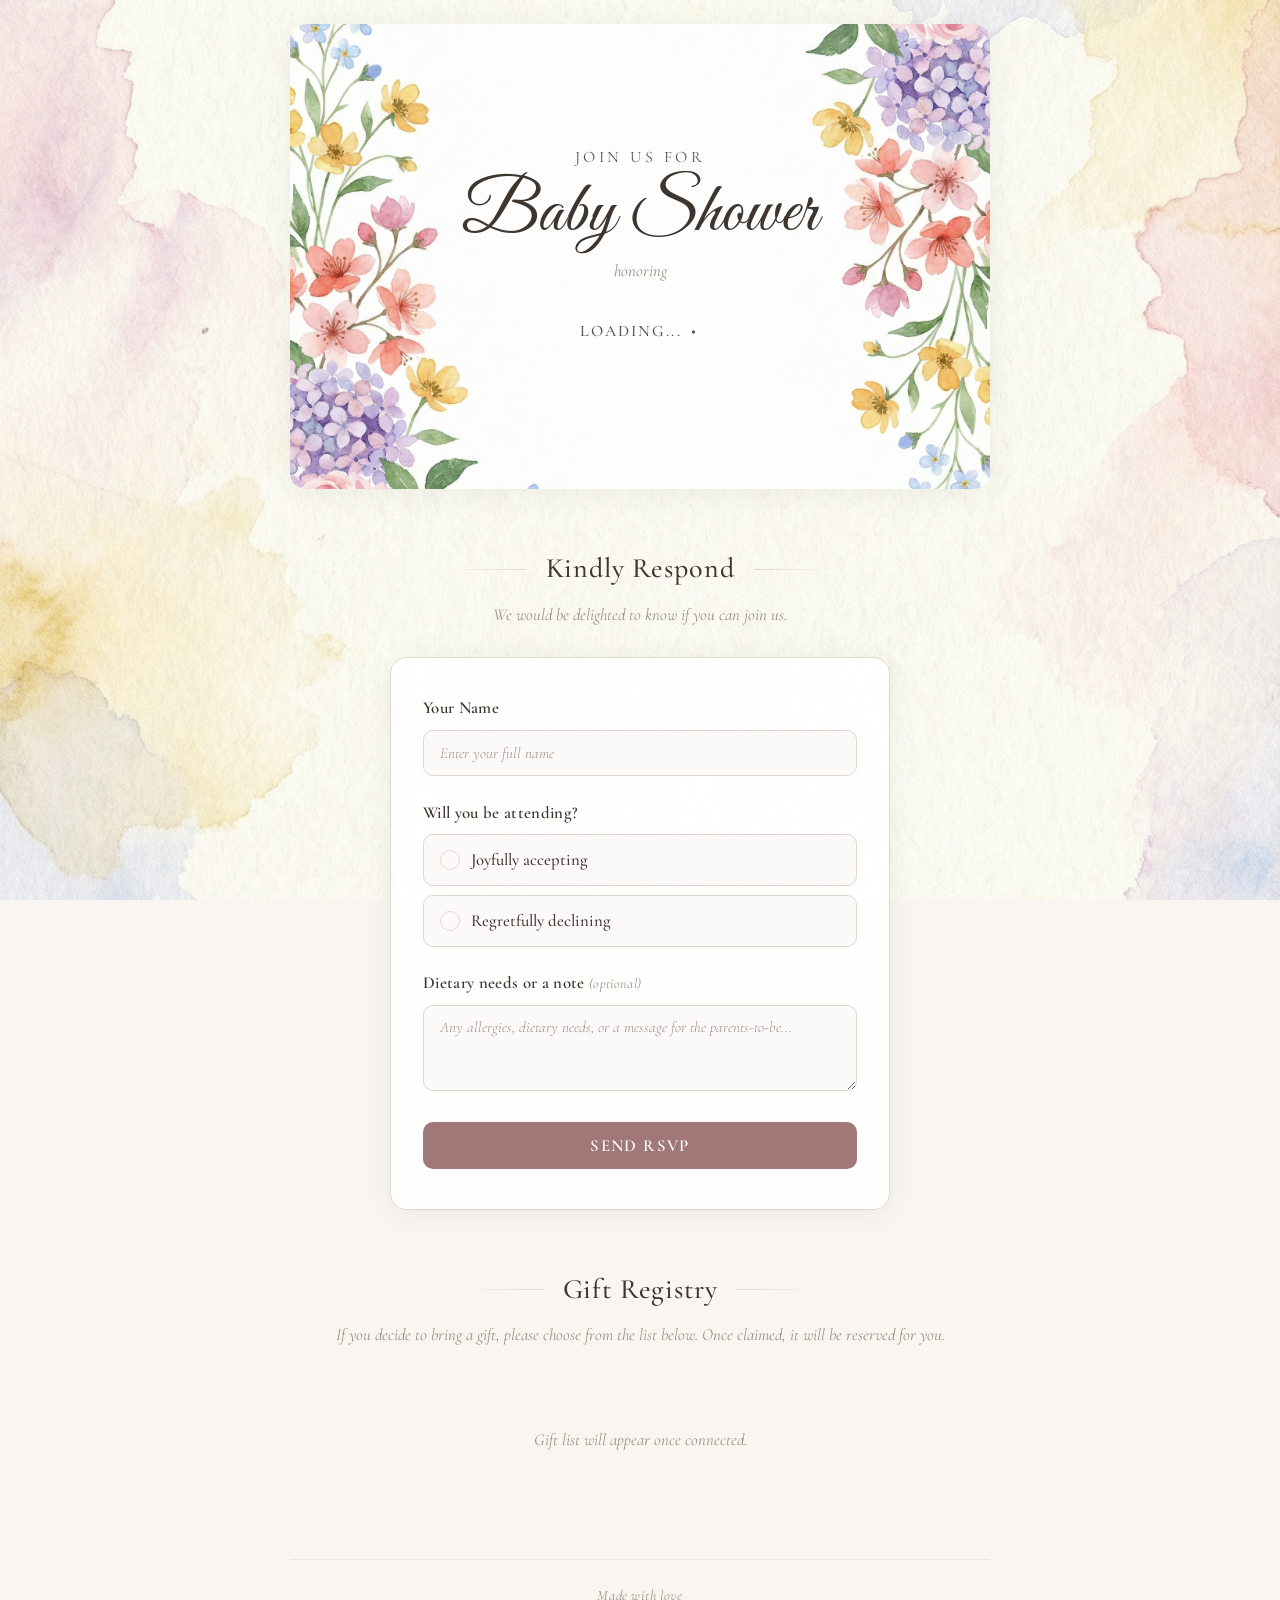
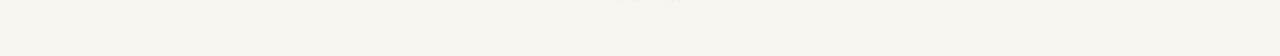
==== index.html @ 33d8bbfb "feat: redesign guest invite with watercolor floral theme - Watercolor floral frame hero with Great V" ====
<!DOCTYPE html>
<html lang="en">
<head>
  <meta charset="UTF-8">
  <meta name="viewport" content="width=device-width, initial-scale=1.0">
  <title>Baby Shower Invite</title>
  <link rel="preconnect" href="https://fonts.googleapis.com">
  <link rel="preconnect" href="https://fonts.gstatic.com" crossorigin>
  <link href="https://fonts.googleapis.com/css2?family=Cormorant+Garamond:ital,wght@0,300;0,400;0,500;0,600;0,700;1,300;1,400;1,500&family=Great+Vibes&family=DM+Sans:ital,wght@0,300;0,400;0,500;0,600;1,300;1,400&display=swap" rel="stylesheet">
  <link rel="stylesheet" href="style.css">
  <meta property="og:title" content="You're Invited! Baby Shower">
  <meta property="og:description" content="Join us to celebrate! RSVP and browse the gift registry.">
  <meta property="og:type" content="website">
</head>
<body>

  <main id="app">

    <!-- HERO — INVITATION CARD WITH FLORAL FRAME -->
    <section id="hero">
      <div class="invite-card">
        <div class="floral-frame">
          <img src="images/floral-frame.jpg" alt="" aria-hidden="true">
        </div>
        <div class="invite-content">
          <p class="invite-kicker">Join Us for</p>
          <h1 class="script-title" id="event-title">Baby Shower</h1>
          <p class="invite-honoring">honoring</p>
          <p class="invite-name" id="honoree-name"></p>

          <div class="invite-details">
            <p class="invite-datetime">
              <span id="event-date">Loading...</span>
              <span id="event-time"></span>
            </p>
            <p class="invite-location"><a id="event-location" href="#" target="_blank" rel="noopener noreferrer"></a></p>
          </div>

          <p id="event-message" class="invite-message"></p>
        </div>
      </div>
    </section>

    <!-- RSVP SECTION -->
    <section id="rsvp">
      <div class="section-header">
        <div class="section-line"></div>
        <h2>Kindly Respond</h2>
        <div class="section-line"></div>
      </div>
      <p class="section-subtitle">We would be delighted to know if you can join us.</p>
      <form id="rsvp-form">
        <div class="form-group">
          <label for="rsvp-name">Your Name</label>
          <input type="text" id="rsvp-name" required placeholder="Enter your full name">
        </div>
        <div class="form-group">
          <label>Will you be attending?</label>
          <div class="radio-group">
            <label class="radio-label">
              <input type="radio" name="attending" value="Yes" required>
              <span class="radio-custom"></span>
              Joyfully accepting
            </label>
            <label class="radio-label">
              <input type="radio" name="attending" value="No">
              <span class="radio-custom"></span>
              Regretfully declining
            </label>
          </div>
        </div>
        <div class="form-group" id="party-size-group" style="display: none;">
          <label for="party-size">Number of guests in your party</label>
          <input type="number" id="party-size" min="1" max="10" value="1">
        </div>
        <div class="form-group">
          <label for="rsvp-notes">Dietary needs or a note <span class="optional">(optional)</span></label>
          <textarea id="rsvp-notes" rows="3" placeholder="Any allergies, dietary needs, or a message for the parents-to-be..."></textarea>
        </div>
        <button type="submit" class="btn-primary">Send RSVP</button>
      </form>
    </section>

    <!-- GIFT REGISTRY SECTION -->
    <section id="gifts">
      <div class="section-header">
        <div class="section-line"></div>
        <h2>Gift Registry</h2>
        <div class="section-line"></div>
      </div>
      <p class="section-subtitle">If you decide to bring a gift, please choose from the list below. Once claimed, it will be reserved for you.</p>
      <div id="gift-grid">
        <p class="loading">Loading gifts...</p>
      </div>
    </section>

    <footer>
      <p>Made with love</p>
    </footer>
  </main>

  <!-- CLAIM MODAL -->
  <div id="claim-modal" class="modal-overlay" style="display: none;">
    <div class="modal-card">
      <h3>Claim This Gift</h3>
      <p>You're reserving: <strong id="claim-gift-name"></strong></p>
      <input type="hidden" id="claim-row">
      <div class="form-group">
        <label for="claim-name">Your Name</label>
        <input type="text" id="claim-name" placeholder="Enter your name" required>
      </div>
      <div class="modal-actions">
        <button class="btn-secondary" onclick="closeClaimModal()">Cancel</button>
        <button class="btn-primary confirm" onclick="confirmClaim()">Claim Gift</button>
      </div>
    </div>
  </div>

  <script src="app.js"></script>
</body>
</html>
---- style.css ----
/* ============================================================
   Baby Shower Invite — Watercolor Floral Elegance
   ============================================================ */

:root {
  --rose: #c9a0a0;
  --rose-dark: #a07878;
  --rose-pale: #f5eaea;
  --ivory: #faf8f5;
  --ivory-warm: #f3ece3;
  --leaf: #7a9a72;
  --leaf-muted: #a7b8a0;
  --gold: #b8a070;
  --text: #3d3530;
  --text-soft: #5c5450;
  --text-muted: #9a8f85;
  --border: #e0d8d0;
  --white: #ffffff;

  --radius: 16px;
  --radius-sm: 10px;
  --shadow-card: 0 4px 30px rgba(61, 53, 48, 0.07);
  --shadow-lift: 0 12px 40px rgba(61, 53, 48, 0.12);
  --transition: 0.35s cubic-bezier(0.4, 0, 0.2, 1);
}

/* --- Reset --- */
*, *::before, *::after {
  box-sizing: border-box;
  margin: 0;
  padding: 0;
}

html {
  scroll-behavior: smooth;
}

body {
  font-family: 'Cormorant Garamond', serif;
  font-weight: 400;
  font-size: 16px;
  line-height: 1.7;
  color: var(--text);
  background-color: #f9f6f2;
  background-image: url('images/watercolor-bg.jpg');
  background-size: cover;
  background-attachment: fixed;
  background-position: center;
  -webkit-font-smoothing: antialiased;
  overflow-x: hidden;
  min-height: 100vh;
}

/* --- Main Container --- */
#app {
  max-width: 740px;
  margin: 0 auto;
  padding: 1.5rem 1.25rem 3rem;
}

/* --- Typography --- */
h1, h2, h3 {
  font-family: 'Cormorant Garamond', serif;
  color: var(--text);
}

h2 {
  font-size: clamp(1.4rem, 3vw, 1.75rem);
  font-weight: 500;
  letter-spacing: 0.03em;
}

h3 {
  font-family: 'Cormorant Garamond', serif;
  font-size: 1.2rem;
  font-weight: 600;
}

/* ============================================================
   HERO — INVITATION CARD WITH FLORAL FRAME
   ============================================================ */
#hero {
  padding: 0;
  margin-bottom: 3.5rem;
  animation: fadeIn 0.8s ease both;
}

.invite-card {
  position: relative;
  border-radius: var(--radius);
  overflow: hidden;
  box-shadow: var(--shadow-card);
  background: var(--white);
}

/* The floral frame image */
.floral-frame {
  position: absolute;
  inset: 0;
  z-index: 1;
  pointer-events: none;
}

.floral-frame img {
  width: 100%;
  height: 100%;
  object-fit: cover;
}

/* Text content over the frame */
.invite-content {
  position: relative;
  z-index: 2;
  text-align: center;
  padding: clamp(5rem, 14vw, 7.5rem) clamp(2rem, 8vw, 5rem);
  display: flex;
  flex-direction: column;
  align-items: center;
}

.invite-kicker {
  font-family: 'Cormorant Garamond', serif;
  font-size: clamp(0.85rem, 2vw, 1rem);
  font-weight: 400;
  letter-spacing: 0.22em;
  text-transform: uppercase;
  color: var(--text-soft);
  margin-bottom: 0.25rem;
  opacity: 0;
  animation: fadeSlideUp 0.7s ease 0.3s forwards;
}

.script-title {
  font-family: 'Great Vibes', cursive;
  font-size: clamp(3rem, 9vw, 4.5rem);
  font-weight: 400;
  color: var(--text);
  line-height: 1.1;
  margin-bottom: 0.15rem;
  opacity: 0;
  animation: fadeSlideUp 0.7s ease 0.5s forwards;
}

.invite-honoring {
  font-family: 'Cormorant Garamond', serif;
  font-style: italic;
  font-size: clamp(0.9rem, 2vw, 1.05rem);
  color: var(--text-muted);
  margin-bottom: 0.3rem;
  opacity: 0;
  animation: fadeSlideUp 0.7s ease 0.65s forwards;
}

.invite-name {
  font-family: 'Cormorant Garamond', serif;
  font-size: clamp(1.5rem, 4.5vw, 2.2rem);
  font-weight: 600;
  letter-spacing: 0.15em;
  text-transform: uppercase;
  color: var(--text);
  margin-bottom: 1.75rem;
  line-height: 1.3;
  opacity: 0;
  animation: fadeSlideUp 0.7s ease 0.8s forwards;
}

.invite-details {
  margin-bottom: 1.25rem;
  opacity: 0;
  animation: fadeSlideUp 0.7s ease 0.95s forwards;
}

.invite-datetime {
  font-family: 'Cormorant Garamond', serif;
  font-size: clamp(0.85rem, 2vw, 1rem);
  font-weight: 500;
  letter-spacing: 0.12em;
  text-transform: uppercase;
  color: var(--text-soft);
  margin-bottom: 0.25rem;
}

.invite-datetime span + span::before {
  content: ' \2022 ';
  margin: 0 0.15rem;
}

.invite-location {
  font-family: 'Cormorant Garamond', serif;
  font-size: clamp(0.78rem, 1.8vw, 0.88rem);
  font-weight: 400;
  color: var(--text-soft);
  letter-spacing: 0.03em;
  max-width: 320px;
  line-height: 1.5;
  text-align: center;
}

.invite-location a {
  color: var(--text-soft);
  text-decoration: none;
  border-bottom: 1px solid var(--border);
  transition: color var(--transition), border-color var(--transition);
}

.invite-location a:hover {
  color: var(--rose-dark);
  border-color: var(--rose);
}

.invite-message {
  font-family: 'Cormorant Garamond', serif;
  font-style: italic;
  font-weight: 400;
  color: var(--text-muted);
  font-size: 1rem;
  max-width: 340px;
  line-height: 1.6;
  opacity: 0;
  animation: fadeSlideUp 0.7s ease 1.1s forwards;
}

/* ============================================================
   SECTION HEADERS
   ============================================================ */
.section-header {
  display: flex;
  align-items: center;
  justify-content: center;
  gap: 1.25rem;
  margin-bottom: 0.5rem;
}

.section-line {
  flex: 1;
  max-width: 80px;
  height: 1px;
  background: linear-gradient(to right, transparent, var(--border));
}

.section-header .section-line:last-child {
  background: linear-gradient(to left, transparent, var(--border));
}

section {
  margin-bottom: 3.5rem;
}

#rsvp {
  opacity: 0;
  animation: fadeSlideUp 0.7s ease 0.15s forwards;
}

#gifts {
  opacity: 0;
  animation: fadeSlideUp 0.7s ease 0.25s forwards;
}

.section-subtitle {
  text-align: center;
  font-family: 'Cormorant Garamond', serif;
  color: var(--text-muted);
  font-size: 1.05rem;
  margin-bottom: 1.75rem;
  font-weight: 400;
  font-style: italic;
}

/* ============================================================
   RSVP FORM
   ============================================================ */
#rsvp-form {
  background: rgba(255, 255, 255, 0.85);
  backdrop-filter: blur(8px);
  -webkit-backdrop-filter: blur(8px);
  border: 1px solid var(--border);
  border-radius: var(--radius);
  padding: 2.25rem 2rem 2.5rem;
  box-shadow: var(--shadow-card);
  max-width: 500px;
  margin: 1rem auto 0;
}

.form-group {
  margin-bottom: 1.4rem;
}

.form-group > label {
  display: block;
  font-family: 'Cormorant Garamond', serif;
  font-weight: 600;
  font-size: 1.05rem;
  margin-bottom: 0.45rem;
  color: var(--text);
  letter-spacing: 0.02em;
}

.form-group .optional {
  font-family: 'Cormorant Garamond', serif;
  font-weight: 400;
  font-style: italic;
  color: var(--text-muted);
  font-size: 0.88rem;
}

/* --- Inputs --- */
input[type="text"],
input[type="number"],
input[type="email"],
textarea {
  width: 100%;
  padding: 0.75rem 1rem;
  border: 1px solid var(--border);
  border-radius: var(--radius-sm);
  font-family: 'Cormorant Garamond', serif;
  font-size: 1rem;
  color: var(--text);
  background: rgba(250, 248, 245, 0.7);
  transition: border-color var(--transition), box-shadow var(--transition), background-color var(--transition);
  outline: none;
}

input[type="text"]:focus,
input[type="number"]:focus,
input[type="email"]:focus,
textarea:focus {
  border-color: var(--rose);
  background: var(--white);
  box-shadow: 0 0 0 3px rgba(201, 160, 160, 0.15);
}

input[type="text"]::placeholder,
textarea::placeholder {
  color: var(--text-muted);
  font-weight: 300;
  font-size: 0.95rem;
  font-style: italic;
}

textarea {
  resize: vertical;
  min-height: 80px;
}

input[type="number"] {
  max-width: 100px;
}

/* --- Radio Buttons --- */
.radio-group {
  display: flex;
  flex-direction: column;
  gap: 0.6rem;
  margin-top: 0.35rem;
}

.radio-label {
  display: flex;
  align-items: center;
  gap: 0.7rem;
  cursor: pointer;
  font-family: 'Cormorant Garamond', serif;
  font-size: 1.05rem;
  font-weight: 500;
  padding: 0.65rem 1rem;
  border: 1px solid var(--border);
  border-radius: var(--radius-sm);
  background: rgba(250, 248, 245, 0.7);
  transition: border-color var(--transition), background-color var(--transition);
}

.radio-label:hover {
  border-color: var(--rose);
  background: var(--rose-pale);
}

.radio-label input[type="radio"] {
  position: absolute;
  opacity: 0;
  pointer-events: none;
}

.radio-custom {
  width: 20px;
  height: 20px;
  border-radius: 50%;
  border: 1.5px solid var(--border);
  flex-shrink: 0;
  display: flex;
  align-items: center;
  justify-content: center;
  transition: border-color var(--transition);
}

.radio-custom::after {
  content: '';
  width: 10px;
  height: 10px;
  border-radius: 50%;
  background: var(--rose);
  transform: scale(0);
  transition: transform 0.25s cubic-bezier(0.34, 1.56, 0.64, 1);
}

.radio-label input[type="radio"]:checked ~ .radio-custom {
  border-color: var(--rose);
}

.radio-label input[type="radio"]:checked ~ .radio-custom::after {
  transform: scale(1);
}

.radio-label:has(input[type="radio"]:checked) {
  border-color: var(--rose);
  background: var(--rose-pale);
}

/* --- Party Size --- */
#party-size-group {
  overflow: hidden;
  transition: max-height 0.4s ease, opacity 0.3s ease, margin 0.3s ease;
}

/* --- Buttons --- */
.btn-primary {
  display: inline-flex;
  align-items: center;
  justify-content: center;
  gap: 0.5rem;
  background: var(--rose-dark);
  color: var(--white);
  border: none;
  padding: 0.8rem 2rem;
  border-radius: var(--radius-sm);
  font-family: 'Cormorant Garamond', serif;
  font-size: 1.05rem;
  font-weight: 600;
  cursor: pointer;
  transition: background-color var(--transition), transform 0.15s ease, box-shadow var(--transition);
  width: 100%;
  letter-spacing: 0.08em;
  text-transform: uppercase;
}

.btn-primary:hover {
  background: #8a6565;
  box-shadow: 0 6px 20px rgba(160, 120, 120, 0.25);
}

.btn-primary:active {
  transform: scale(0.98);
}

.btn-primary:disabled {
  opacity: 0.55;
  cursor: not-allowed;
}

.btn-secondary {
  display: inline-block;
  background: transparent;
  color: var(--text-soft);
  border: 1px solid var(--border);
  padding: 0.65rem 1.5rem;
  border-radius: var(--radius-sm);
  font-family: 'Cormorant Garamond', serif;
  font-size: 1rem;
  font-weight: 500;
  letter-spacing: 0.06em;
  cursor: pointer;
  transition: border-color var(--transition), color var(--transition);
}

.btn-secondary:hover {
  border-color: var(--text-soft);
  color: var(--text);
}

/* --- Success --- */
.success-msg {
  text-align: center;
  font-family: 'Cormorant Garamond', serif;
  font-size: 1.25rem;
  font-weight: 500;
  color: var(--leaf);
  padding: 2.5rem 1rem;
  line-height: 1.6;
  animation: fadeSlideUp 0.6s ease both;
}

/* ============================================================
   GIFT REGISTRY
   ============================================================ */
#gift-grid {
  display: grid;
  grid-template-columns: repeat(auto-fill, minmax(260px, 1fr));
  gap: 1.25rem;
}

.gift-card {
  background: rgba(255, 255, 255, 0.85);
  backdrop-filter: blur(8px);
  -webkit-backdrop-filter: blur(8px);
  border: 1px solid var(--border);
  border-radius: var(--radius);
  padding: 1.5rem 1.4rem;
  position: relative;
  box-shadow: var(--shadow-card);
  transition: transform var(--transition), box-shadow var(--transition), border-color var(--transition);
}

.gift-card h3 {
  margin-bottom: 0.4rem;
  font-size: 1.1rem;
  color: var(--text);
}

.gift-card .gift-desc {
  font-family: 'Cormorant Garamond', serif;
  font-size: 0.95rem;
  color: var(--text-muted);
  margin-bottom: 0.4rem;
  line-height: 1.55;
}

.gift-card .gift-price {
  font-family: 'Cormorant Garamond', serif;
  font-size: 0.9rem;
  font-weight: 600;
  color: var(--leaf);
  margin-bottom: 0;
}

.gift-card.available {
  cursor: pointer;
}

.gift-card.available:hover {
  transform: translateY(-4px);
  box-shadow: var(--shadow-lift);
  border-color: var(--rose);
}

.gift-card.available:active {
  transform: translateY(-2px);
}

.gift-card.claimed {
  opacity: 0.5;
  filter: grayscale(30%);
  pointer-events: none;
}

.taken-badge {
  position: absolute;
  top: 0.75rem;
  right: 0.75rem;
  background: var(--rose-pale);
  color: var(--rose-dark);
  font-family: 'Cormorant Garamond', serif;
  font-size: 0.78rem;
  font-weight: 600;
  letter-spacing: 0.1em;
  text-transform: uppercase;
  padding: 0.2rem 0.65rem;
  border-radius: 20px;
}

/* ============================================================
   CLAIM MODAL
   ============================================================ */
.modal-overlay {
  position: fixed;
  inset: 0;
  background: rgba(61, 53, 48, 0.4);
  backdrop-filter: blur(6px);
  -webkit-backdrop-filter: blur(6px);
  display: flex;
  align-items: center;
  justify-content: center;
  z-index: 1000;
  padding: 1rem;
  animation: fadeIn 0.25s ease both;
}

.modal-card {
  background: var(--white);
  border: 1px solid var(--border);
  border-radius: var(--radius);
  padding: 2.25rem 2rem 2rem;
  max-width: 420px;
  width: 100%;
  box-shadow: 0 16px 48px rgba(61, 53, 48, 0.15);
  animation: modalEnter 0.35s cubic-bezier(0.34, 1.56, 0.64, 1) both;
}

.modal-card h3 {
  margin-bottom: 0.4rem;
  font-size: 1.4rem;
  font-weight: 500;
}

.modal-card > p {
  font-family: 'Cormorant Garamond', serif;
  color: var(--text-muted);
  font-size: 1.05rem;
  margin-bottom: 1.25rem;
}

.modal-card strong {
  color: var(--text);
  font-weight: 500;
}

.modal-card .form-group {
  margin-bottom: 1.25rem;
}

.modal-actions {
  display: flex;
  justify-content: flex-end;
  gap: 0.75rem;
  margin-top: 0.5rem;
}

.modal-actions .btn-primary {
  width: auto;
  padding: 0.65rem 1.5rem;
}

/* ============================================================
   LOADING
   ============================================================ */
.loading {
  text-align: center;
  color: var(--text-muted);
  font-family: 'Cormorant Garamond', serif;
  font-style: italic;
  font-size: 1.05rem;
  padding: 3rem 1rem;
  animation: pulse 2s ease-in-out infinite;
  grid-column: 1 / -1;
}

/* ============================================================
   FOOTER
   ============================================================ */
footer {
  text-align: center;
  margin-top: 2rem;
  padding-top: 1.5rem;
  border-top: 1px solid rgba(224, 216, 208, 0.5);
}

footer p {
  font-family: 'Cormorant Garamond', serif;
  color: var(--text-muted);
  font-size: 0.9rem;
  font-style: italic;
  letter-spacing: 0.04em;
}

/* ============================================================
   ANIMATIONS
   ============================================================ */
@keyframes fadeSlideUp {
  from { opacity: 0; transform: translateY(16px); }
  to   { opacity: 1; transform: translateY(0); }
}

@keyframes fadeIn {
  from { opacity: 0; }
  to   { opacity: 1; }
}

@keyframes modalEnter {
  from { opacity: 0; transform: scale(0.9) translateY(10px); }
  to   { opacity: 1; transform: scale(1) translateY(0); }
}

@keyframes pulse {
  0%, 100% { opacity: 1; }
  50%      { opacity: 0.35; }
}

/* ============================================================
   RESPONSIVE
   ============================================================ */
@media (max-width: 640px) {
  #app {
    padding: 0.75rem 0.75rem 2.5rem;
  }

  .invite-content {
    padding: clamp(4rem, 12vw, 6rem) clamp(1.25rem, 5vw, 2.5rem);
  }

  .invite-name {
    font-size: clamp(1.3rem, 4vw, 1.8rem);
    letter-spacing: 0.1em;
  }

  #rsvp-form {
    padding: 1.75rem 1.25rem 2rem;
  }

  #gift-grid {
    grid-template-columns: 1fr;
    gap: 1rem;
  }

  .modal-card {
    padding: 1.75rem 1.25rem 1.5rem;
  }

  .modal-actions {
    flex-direction: column-reverse;
  }

  .modal-actions .btn-primary,
  .modal-actions .btn-secondary {
    width: 100%;
    text-align: center;
  }

  .section-header {
    gap: 0.75rem;
  }

  .section-line {
    max-width: 50px;
  }
}

@media (max-width: 380px) {
  .radio-label {
    font-size: 0.86rem;
    padding: 0.55rem 0.8rem;
  }
}
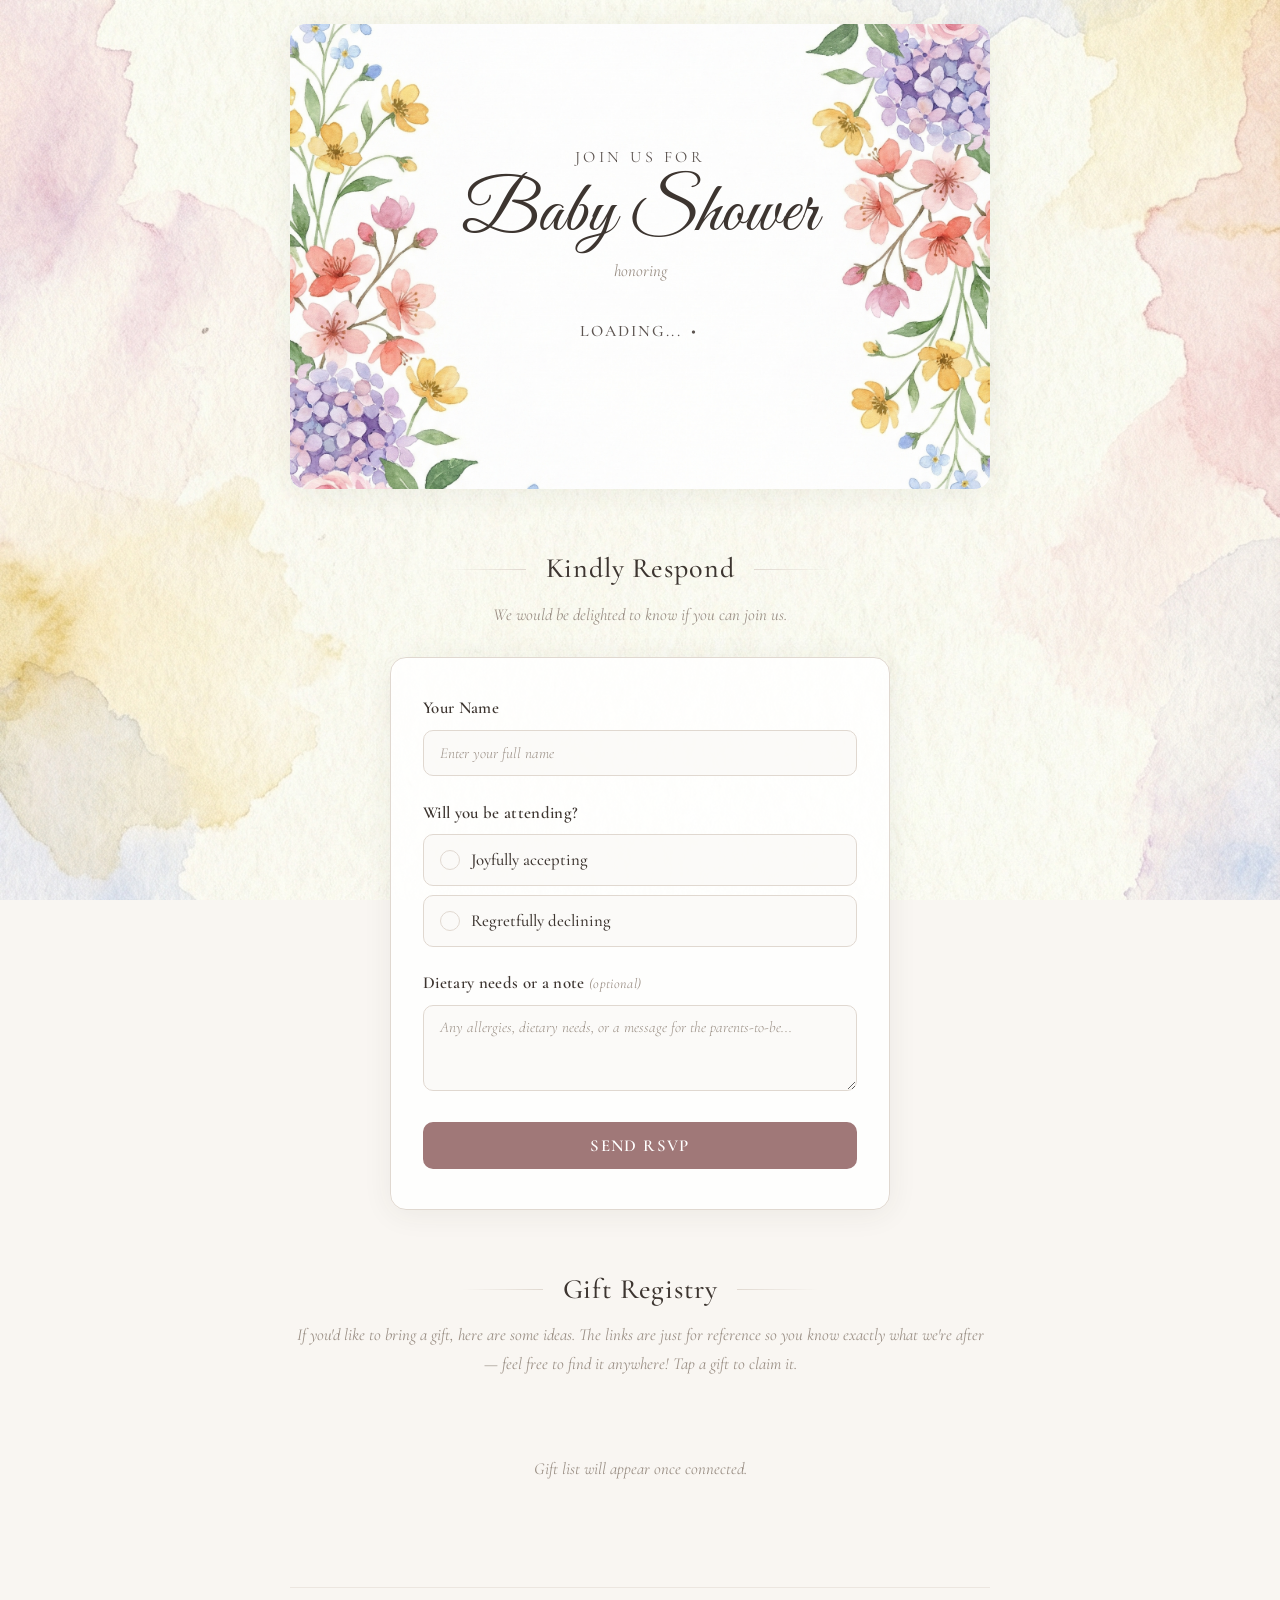
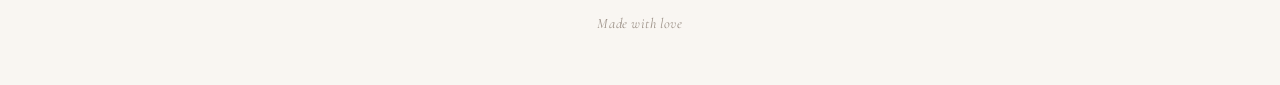
==== commit 69c527e3: "feat: replace gift description/price with image and reference link Gift cards now show a product ima" ====
--- a/index.html
+++ b/index.html
@@ -88,7 +88,7 @@
         <h2>Gift Registry</h2>
         <div class="section-line"></div>
       </div>
-      <p class="section-subtitle">If you decide to bring a gift, please choose from the list below. Once claimed, it will be reserved for you.</p>
+      <p class="section-subtitle">If you'd like to bring a gift, here are some ideas. The links are just for reference so you know exactly what we're after — feel free to find it anywhere! Tap a gift to claim it.</p>
       <div id="gift-grid">
         <p class="loading">Loading gifts...</p>
       </div>
--- a/style.css
+++ b/style.css
@@ -503,32 +503,54 @@
   -webkit-backdrop-filter: blur(8px);
   border: 1px solid var(--border);
   border-radius: var(--radius);
-  padding: 1.5rem 1.4rem;
+  padding: 0;
   position: relative;
   box-shadow: var(--shadow-card);
   transition: transform var(--transition), box-shadow var(--transition), border-color var(--transition);
+  overflow: hidden;
+  display: flex;
+  flex-direction: column;
+}
+
+.gift-img {
+  width: 100%;
+  aspect-ratio: 1 / 1;
+  overflow: hidden;
+  background: var(--ivory);
+}
+
+.gift-img img {
+  width: 100%;
+  height: 100%;
+  object-fit: contain;
+  transition: transform var(--transition);
+}
+
+.gift-card.available:hover .gift-img img {
+  transform: scale(1.04);
 }
 
 .gift-card h3 {
-  margin-bottom: 0.4rem;
   font-size: 1.1rem;
   color: var(--text);
-}
-
-.gift-card .gift-desc {
-  font-family: 'Cormorant Garamond', serif;
-  font-size: 0.95rem;
-  color: var(--text-muted);
-  margin-bottom: 0.4rem;
-  line-height: 1.55;
-}
-
-.gift-card .gift-price {
-  font-family: 'Cormorant Garamond', serif;
-  font-size: 0.9rem;
+  padding: 1rem 1.25rem 0.5rem;
+}
+
+.gift-link {
+  display: inline-block;
+  font-family: 'Cormorant Garamond', serif;
+  font-size: 0.88rem;
   font-weight: 600;
-  color: var(--leaf);
-  margin-bottom: 0;
+  color: var(--rose-dark);
+  text-decoration: none;
+  letter-spacing: 0.06em;
+  padding: 0 1.25rem 1.15rem;
+  transition: color var(--transition);
+}
+
+.gift-link:hover {
+  color: #8a6565;
+  text-decoration: underline;
 }
 
 .gift-card.available {
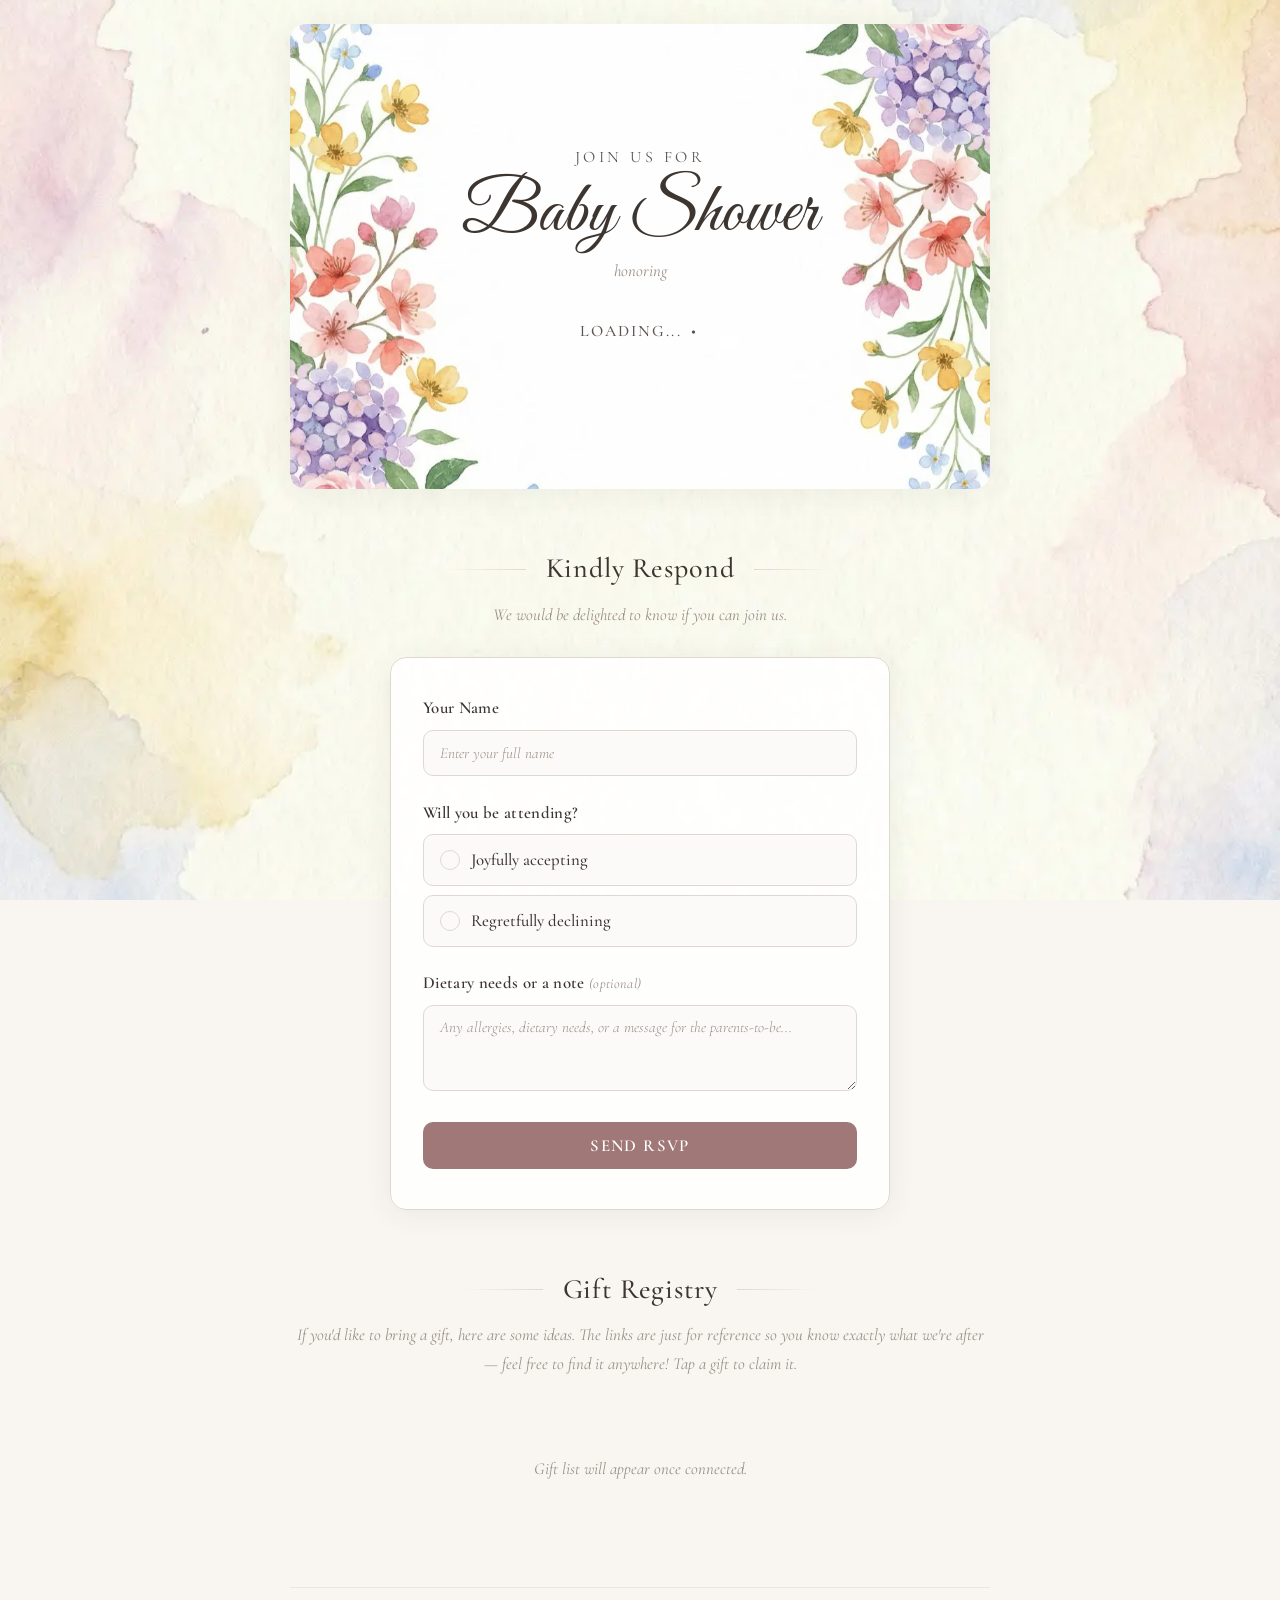
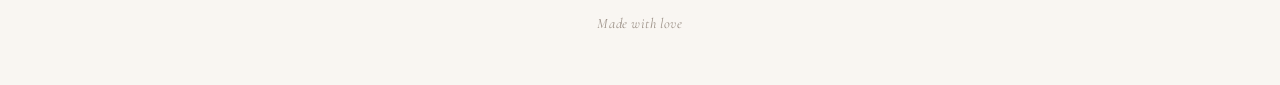
==== commit 5b675b8f: "perf: compress images to WebP and remove unused font Convert floral-frame and watercolor-bg from JPG" ====
--- a/index.html
+++ b/index.html
@@ -6,7 +6,7 @@
   <title>Baby Shower Invite</title>
   <link rel="preconnect" href="https://fonts.googleapis.com">
   <link rel="preconnect" href="https://fonts.gstatic.com" crossorigin>
-  <link href="https://fonts.googleapis.com/css2?family=Cormorant+Garamond:ital,wght@0,300;0,400;0,500;0,600;0,700;1,300;1,400;1,500&family=Great+Vibes&family=DM+Sans:ital,wght@0,300;0,400;0,500;0,600;1,300;1,400&display=swap" rel="stylesheet">
+  <link href="https://fonts.googleapis.com/css2?family=Cormorant+Garamond:ital,wght@0,400;0,500;0,600;1,400&family=Great+Vibes&display=swap" rel="stylesheet">
   <link rel="stylesheet" href="style.css">
   <meta property="og:title" content="You're Invited! Baby Shower">
   <meta property="og:description" content="Join us to celebrate! RSVP and browse the gift registry.">
@@ -20,7 +20,7 @@
     <section id="hero">
       <div class="invite-card">
         <div class="floral-frame">
-          <img src="images/floral-frame.jpg" alt="" aria-hidden="true">
+          <img src="images/floral-frame.webp" alt="" aria-hidden="true">
         </div>
         <div class="invite-content">
           <p class="invite-kicker">Join Us for</p>
--- a/style.css
+++ b/style.css
@@ -42,7 +42,7 @@
   line-height: 1.7;
   color: var(--text);
   background-color: #f9f6f2;
-  background-image: url('images/watercolor-bg.jpg');
+  background-image: url('images/watercolor-bg.webp');
   background-size: cover;
   background-attachment: fixed;
   background-position: center;
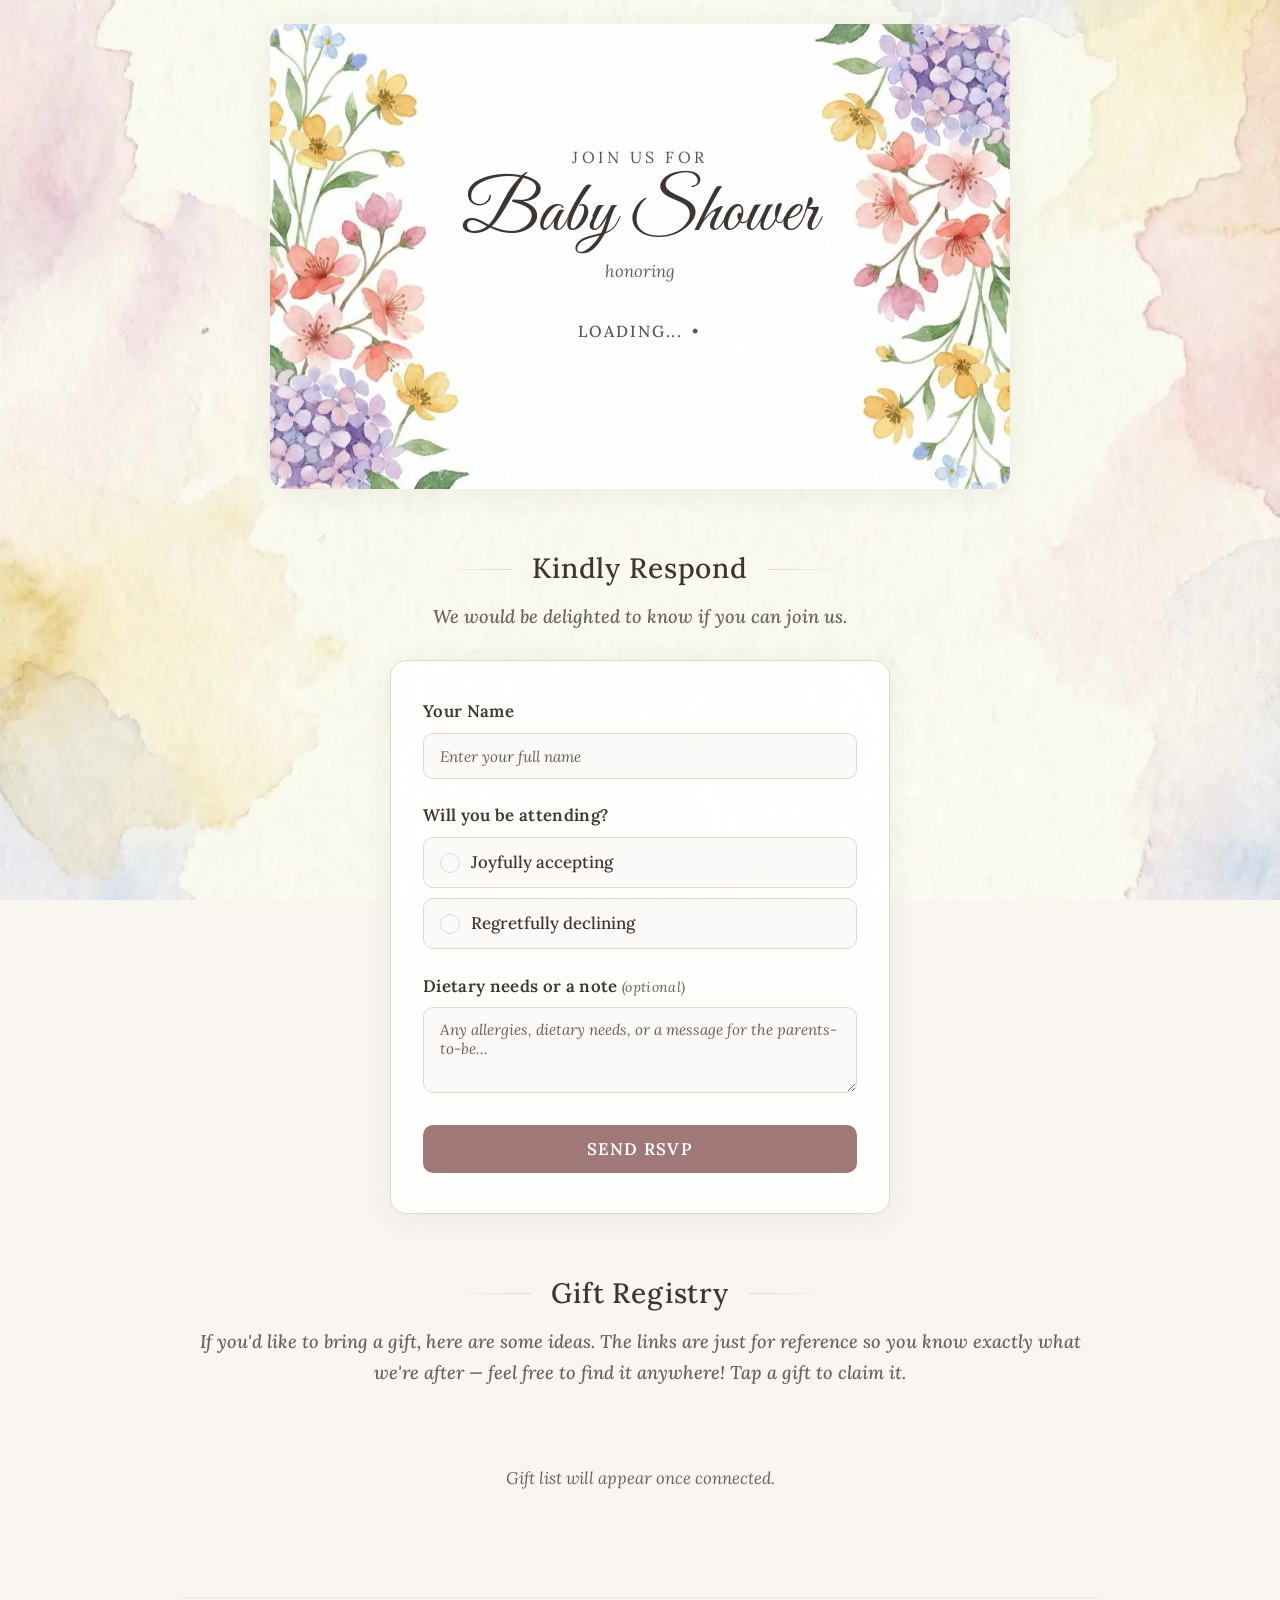
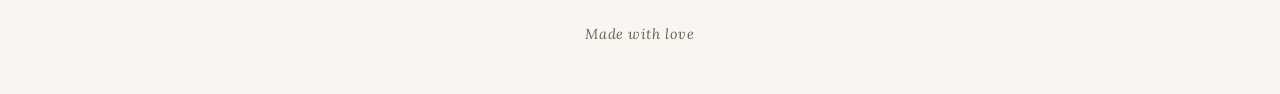
==== commit 954f1112: "style: improve readability with thicker font and 3-column gift grid Switch from Cormorant Garamond t" ====
--- a/index.html
+++ b/index.html
@@ -6,7 +6,7 @@
   <title>Baby Shower Invite</title>
   <link rel="preconnect" href="https://fonts.googleapis.com">
   <link rel="preconnect" href="https://fonts.gstatic.com" crossorigin>
-  <link href="https://fonts.googleapis.com/css2?family=Cormorant+Garamond:ital,wght@0,400;0,500;0,600;1,400&family=Great+Vibes&display=swap" rel="stylesheet">
+  <link href="https://fonts.googleapis.com/css2?family=Lora:ital,wght@0,400;0,500;0,600;0,700;1,400;1,500&family=Great+Vibes&display=swap" rel="stylesheet">
   <link rel="stylesheet" href="style.css">
   <meta property="og:title" content="You're Invited! Baby Shower">
   <meta property="og:description" content="Join us to celebrate! RSVP and browse the gift registry.">
@@ -116,6 +116,6 @@
     </div>
   </div>
 
-  <script src="app.js"></script>
+  <script src="app.js?v=6"></script>
 </body>
 </html>
--- a/style.css
+++ b/style.css
@@ -13,7 +13,7 @@
   --gold: #b8a070;
   --text: #3d3530;
   --text-soft: #5c5450;
-  --text-muted: #9a8f85;
+  --text-muted: #6b6058;
   --border: #e0d8d0;
   --white: #ffffff;
 
@@ -36,9 +36,9 @@
 }
 
 body {
-  font-family: 'Cormorant Garamond', serif;
+  font-family: 'Lora', serif;
   font-weight: 400;
-  font-size: 16px;
+  font-size: 18px;
   line-height: 1.7;
   color: var(--text);
   background-color: #f9f6f2;
@@ -53,14 +53,14 @@
 
 /* --- Main Container --- */
 #app {
-  max-width: 740px;
+  max-width: 960px;
   margin: 0 auto;
   padding: 1.5rem 1.25rem 3rem;
 }
 
 /* --- Typography --- */
 h1, h2, h3 {
-  font-family: 'Cormorant Garamond', serif;
+  font-family: 'Lora', serif;
   color: var(--text);
 }
 
@@ -71,7 +71,7 @@
 }
 
 h3 {
-  font-family: 'Cormorant Garamond', serif;
+  font-family: 'Lora', serif;
   font-size: 1.2rem;
   font-weight: 600;
 }
@@ -91,6 +91,8 @@
   overflow: hidden;
   box-shadow: var(--shadow-card);
   background: var(--white);
+  max-width: 740px;
+  margin: 0 auto;
 }
 
 /* The floral frame image */
@@ -119,7 +121,7 @@
 }
 
 .invite-kicker {
-  font-family: 'Cormorant Garamond', serif;
+  font-family: 'Lora', serif;
   font-size: clamp(0.85rem, 2vw, 1rem);
   font-weight: 400;
   letter-spacing: 0.22em;
@@ -142,7 +144,7 @@
 }
 
 .invite-honoring {
-  font-family: 'Cormorant Garamond', serif;
+  font-family: 'Lora', serif;
   font-style: italic;
   font-size: clamp(0.9rem, 2vw, 1.05rem);
   color: var(--text-muted);
@@ -152,7 +154,7 @@
 }
 
 .invite-name {
-  font-family: 'Cormorant Garamond', serif;
+  font-family: 'Lora', serif;
   font-size: clamp(1.5rem, 4.5vw, 2.2rem);
   font-weight: 600;
   letter-spacing: 0.15em;
@@ -171,7 +173,7 @@
 }
 
 .invite-datetime {
-  font-family: 'Cormorant Garamond', serif;
+  font-family: 'Lora', serif;
   font-size: clamp(0.85rem, 2vw, 1rem);
   font-weight: 500;
   letter-spacing: 0.12em;
@@ -186,7 +188,7 @@
 }
 
 .invite-location {
-  font-family: 'Cormorant Garamond', serif;
+  font-family: 'Lora', serif;
   font-size: clamp(0.78rem, 1.8vw, 0.88rem);
   font-weight: 400;
   color: var(--text-soft);
@@ -209,7 +211,7 @@
 }
 
 .invite-message {
-  font-family: 'Cormorant Garamond', serif;
+  font-family: 'Lora', serif;
   font-style: italic;
   font-weight: 400;
   color: var(--text-muted);
@@ -258,17 +260,23 @@
 
 .section-subtitle {
   text-align: center;
-  font-family: 'Cormorant Garamond', serif;
+  font-family: 'Lora', serif;
   color: var(--text-muted);
-  font-size: 1.05rem;
+  font-size: 1.15rem;
   margin-bottom: 1.75rem;
-  font-weight: 400;
+  font-weight: 500;
   font-style: italic;
 }
 
 /* ============================================================
    RSVP FORM
    ============================================================ */
+#rsvp {
+  max-width: 740px;
+  margin-left: auto;
+  margin-right: auto;
+}
+
 #rsvp-form {
   background: rgba(255, 255, 255, 0.85);
   backdrop-filter: blur(8px);
@@ -287,7 +295,7 @@
 
 .form-group > label {
   display: block;
-  font-family: 'Cormorant Garamond', serif;
+  font-family: 'Lora', serif;
   font-weight: 600;
   font-size: 1.05rem;
   margin-bottom: 0.45rem;
@@ -296,7 +304,7 @@
 }
 
 .form-group .optional {
-  font-family: 'Cormorant Garamond', serif;
+  font-family: 'Lora', serif;
   font-weight: 400;
   font-style: italic;
   color: var(--text-muted);
@@ -312,7 +320,7 @@
   padding: 0.75rem 1rem;
   border: 1px solid var(--border);
   border-radius: var(--radius-sm);
-  font-family: 'Cormorant Garamond', serif;
+  font-family: 'Lora', serif;
   font-size: 1rem;
   color: var(--text);
   background: rgba(250, 248, 245, 0.7);
@@ -359,7 +367,7 @@
   align-items: center;
   gap: 0.7rem;
   cursor: pointer;
-  font-family: 'Cormorant Garamond', serif;
+  font-family: 'Lora', serif;
   font-size: 1.05rem;
   font-weight: 500;
   padding: 0.65rem 1rem;
@@ -432,7 +440,7 @@
   border: none;
   padding: 0.8rem 2rem;
   border-radius: var(--radius-sm);
-  font-family: 'Cormorant Garamond', serif;
+  font-family: 'Lora', serif;
   font-size: 1.05rem;
   font-weight: 600;
   cursor: pointer;
@@ -463,7 +471,7 @@
   border: 1px solid var(--border);
   padding: 0.65rem 1.5rem;
   border-radius: var(--radius-sm);
-  font-family: 'Cormorant Garamond', serif;
+  font-family: 'Lora', serif;
   font-size: 1rem;
   font-weight: 500;
   letter-spacing: 0.06em;
@@ -479,7 +487,7 @@
 /* --- Success --- */
 .success-msg {
   text-align: center;
-  font-family: 'Cormorant Garamond', serif;
+  font-family: 'Lora', serif;
   font-size: 1.25rem;
   font-weight: 500;
   color: var(--leaf);
@@ -493,7 +501,7 @@
    ============================================================ */
 #gift-grid {
   display: grid;
-  grid-template-columns: repeat(auto-fill, minmax(260px, 1fr));
+  grid-template-columns: repeat(3, 1fr);
   gap: 1.25rem;
 }
 
@@ -538,7 +546,7 @@
 
 .gift-link {
   display: inline-block;
-  font-family: 'Cormorant Garamond', serif;
+  font-family: 'Lora', serif;
   font-size: 0.88rem;
   font-weight: 600;
   color: var(--rose-dark);
@@ -579,7 +587,7 @@
   right: 0.75rem;
   background: var(--rose-pale);
   color: var(--rose-dark);
-  font-family: 'Cormorant Garamond', serif;
+  font-family: 'Lora', serif;
   font-size: 0.78rem;
   font-weight: 600;
   letter-spacing: 0.1em;
@@ -623,7 +631,7 @@
 }
 
 .modal-card > p {
-  font-family: 'Cormorant Garamond', serif;
+  font-family: 'Lora', serif;
   color: var(--text-muted);
   font-size: 1.05rem;
   margin-bottom: 1.25rem;
@@ -656,7 +664,7 @@
 .loading {
   text-align: center;
   color: var(--text-muted);
-  font-family: 'Cormorant Garamond', serif;
+  font-family: 'Lora', serif;
   font-style: italic;
   font-size: 1.05rem;
   padding: 3rem 1rem;
@@ -675,7 +683,7 @@
 }
 
 footer p {
-  font-family: 'Cormorant Garamond', serif;
+  font-family: 'Lora', serif;
   color: var(--text-muted);
   font-size: 0.9rem;
   font-style: italic;
@@ -727,7 +735,7 @@
   }
 
   #gift-grid {
-    grid-template-columns: 1fr;
+    grid-template-columns: repeat(2, 1fr);
     gap: 1rem;
   }
 
@@ -754,6 +762,12 @@
   }
 }
 
+@media (max-width: 420px) {
+  #gift-grid {
+    grid-template-columns: 1fr;
+  }
+}
+
 @media (max-width: 380px) {
   .radio-label {
     font-size: 0.86rem;
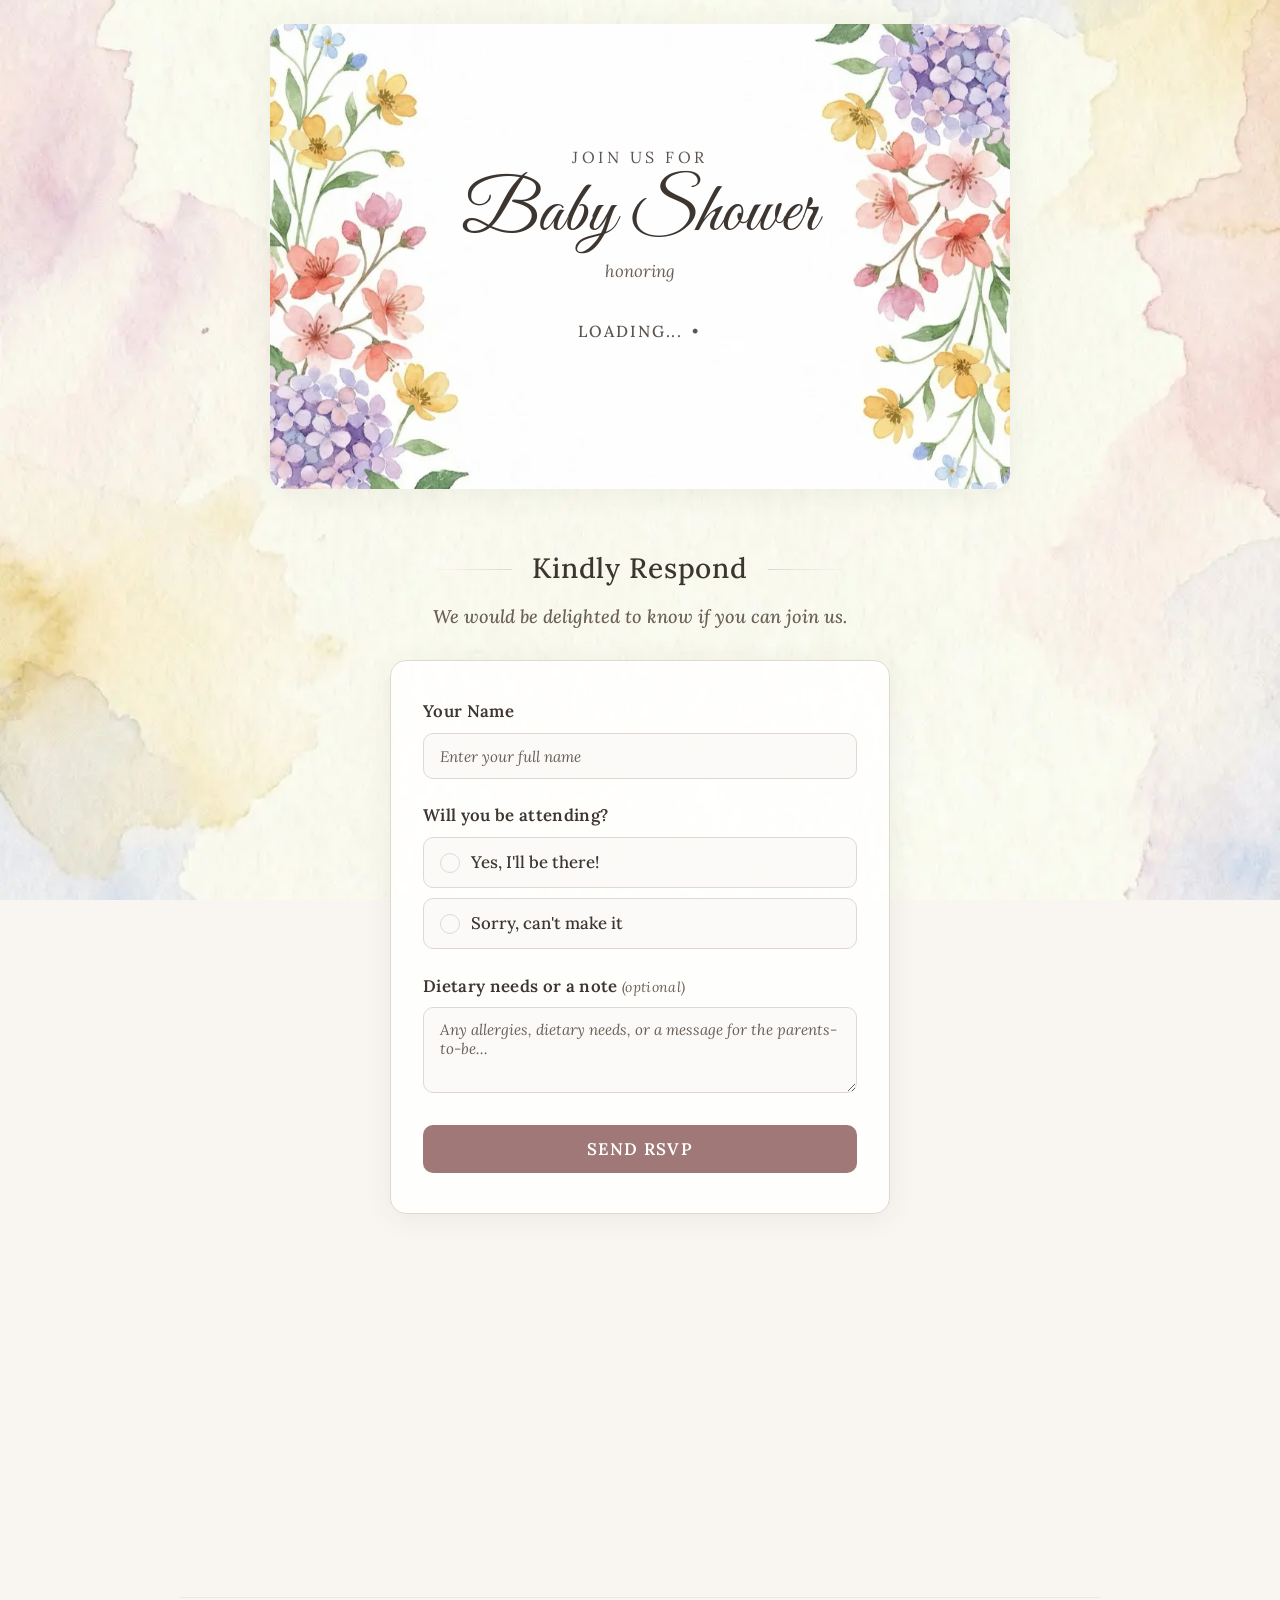
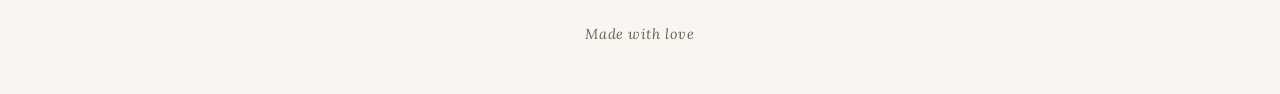
==== commit 950145ee: "style: simplify RSVP attendance options Co-Authored-By: Claude Opus 4.6 <noreply@anthropic.com>" ====
--- a/index.html
+++ b/index.html
@@ -60,12 +60,12 @@
             <label class="radio-label">
               <input type="radio" name="attending" value="Yes" required>
               <span class="radio-custom"></span>
-              Joyfully accepting
+              Yes, I'll be there!
             </label>
             <label class="radio-label">
               <input type="radio" name="attending" value="No">
               <span class="radio-custom"></span>
-              Regretfully declining
+              Sorry, can't make it
             </label>
           </div>
         </div>
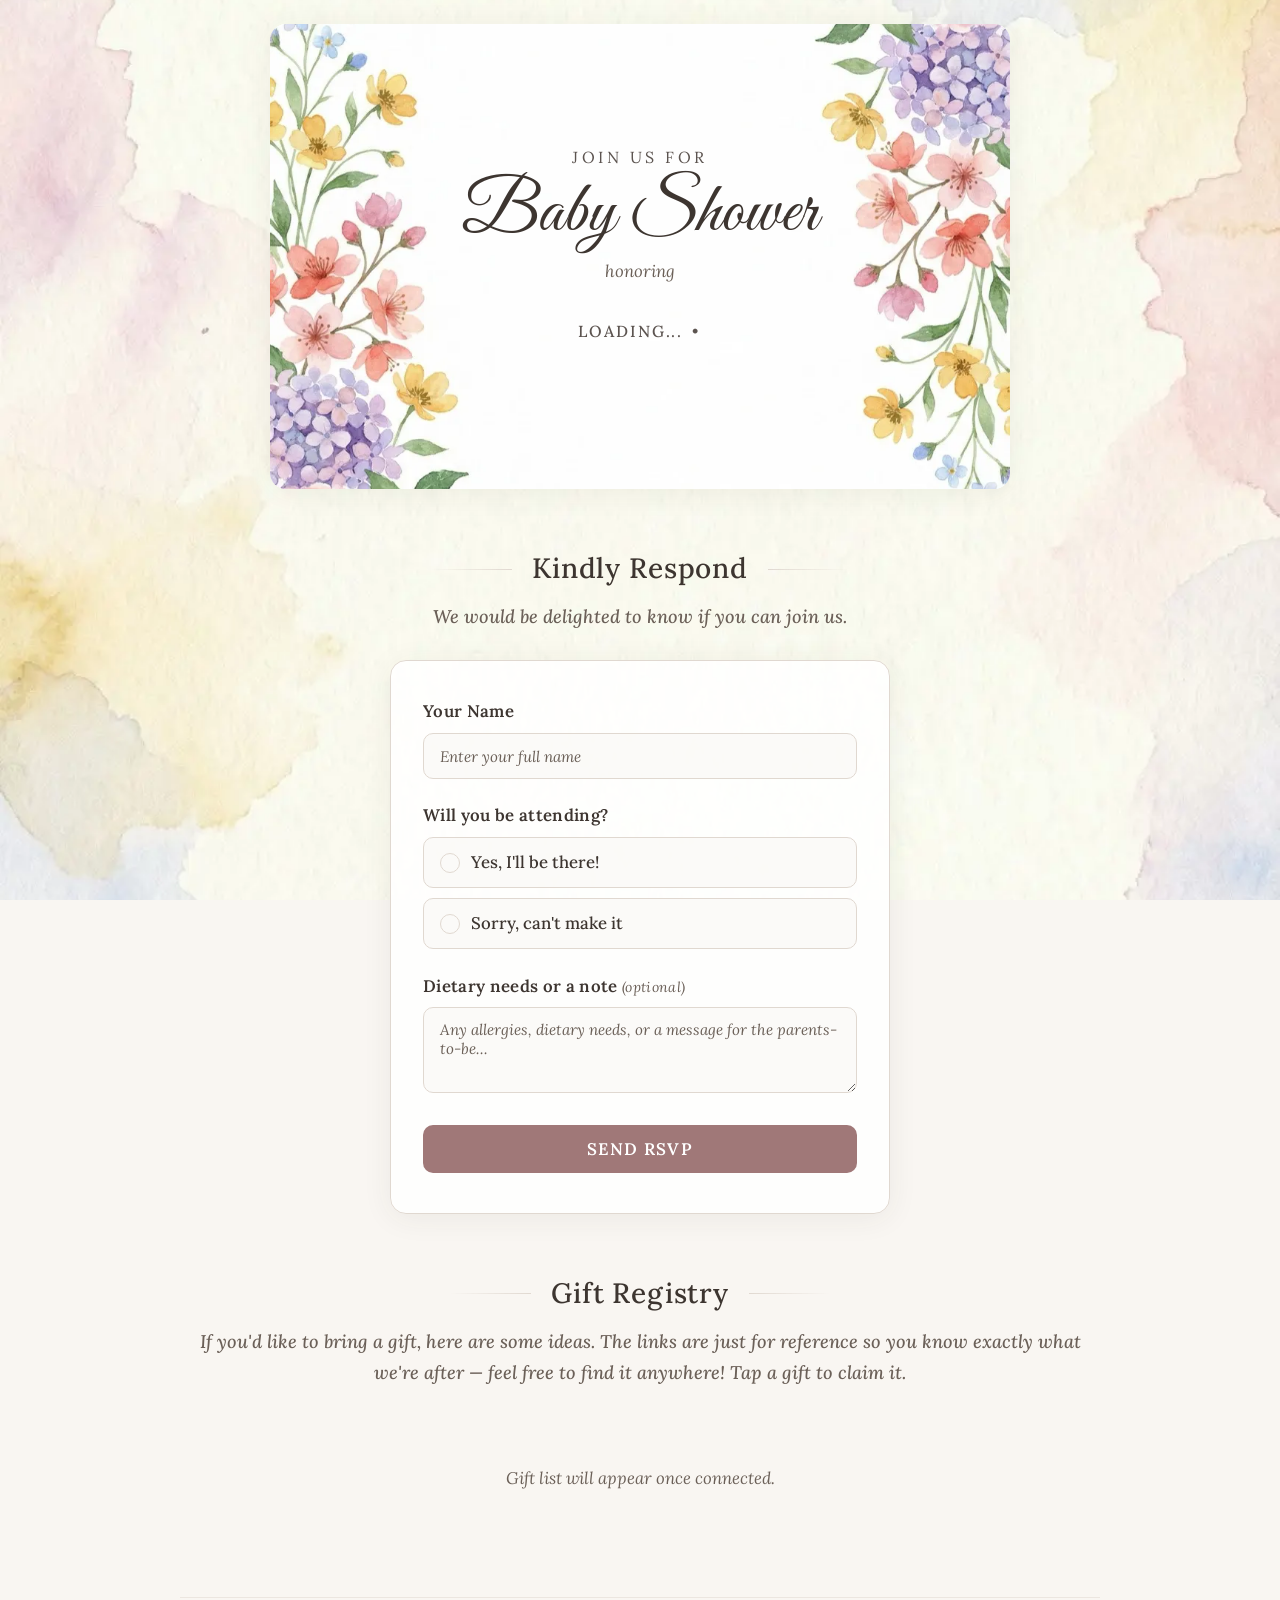
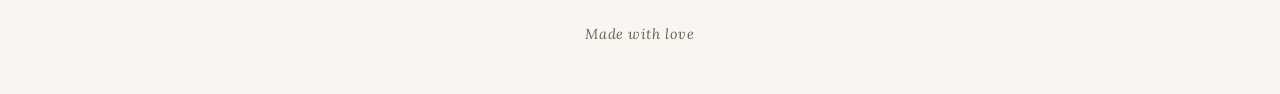
==== commit 56f465f1: "feat: integrate gift selection into RSVP flow Guests who say they are attending and bringing a gift " ====
--- a/index.html
+++ b/index.html
@@ -73,6 +73,27 @@
           <label for="party-size">Number of guests in your party</label>
           <input type="number" id="party-size" min="1" max="10" value="1">
         </div>
+        <div class="form-group" id="bringing-gift-group" style="display: none;">
+          <label>Would you like to bring a gift?</label>
+          <p class="gift-kind-note">Your presence is the greatest gift of all! But if you'd like to bring something, we've put together a small wish list.</p>
+          <div class="radio-group">
+            <label class="radio-label">
+              <input type="radio" name="bringingGift" value="Yes">
+              <span class="radio-custom"></span>
+              Yes, I'd love to!
+            </label>
+            <label class="radio-label">
+              <input type="radio" name="bringingGift" value="No">
+              <span class="radio-custom"></span>
+              No, just my love and presence
+            </label>
+          </div>
+        </div>
+        <div class="form-group" id="selected-gift-group" style="display: none;">
+          <label>Your selected gift</label>
+          <p id="selected-gift-display" class="selected-gift-display">None selected — please choose a gift from the registry below</p>
+          <input type="hidden" id="selected-gift-row" value="">
+        </div>
         <div class="form-group">
           <label for="rsvp-notes">Dietary needs or a note <span class="optional">(optional)</span></label>
           <textarea id="rsvp-notes" rows="3" placeholder="Any allergies, dietary needs, or a message for the parents-to-be..."></textarea>
@@ -99,23 +120,7 @@
     </footer>
   </main>
 
-  <!-- CLAIM MODAL -->
-  <div id="claim-modal" class="modal-overlay" style="display: none;">
-    <div class="modal-card">
-      <h3>Claim This Gift</h3>
-      <p>You're reserving: <strong id="claim-gift-name"></strong></p>
-      <input type="hidden" id="claim-row">
-      <div class="form-group">
-        <label for="claim-name">Your Name</label>
-        <input type="text" id="claim-name" placeholder="Enter your name" required>
-      </div>
-      <div class="modal-actions">
-        <button class="btn-secondary" onclick="closeClaimModal()">Cancel</button>
-        <button class="btn-primary confirm" onclick="confirmClaim()">Claim Gift</button>
-      </div>
-    </div>
-  </div>
 
-  <script src="app.js?v=6"></script>
+  <script src="app.js?v=7"></script>
 </body>
 </html>
--- a/style.css
+++ b/style.css
@@ -575,6 +575,31 @@
   transform: translateY(-2px);
 }
 
+.gift-card-surprise {
+  border-style: dashed;
+  background: rgba(250, 248, 245, 0.6);
+}
+
+.gift-surprise-icon {
+  display: flex;
+  align-items: center;
+  justify-content: center;
+  background: var(--ivory-warm);
+}
+
+.gift-surprise-icon span {
+  font-size: 3.5rem;
+}
+
+.gift-surprise-text {
+  font-family: 'Lora', serif;
+  font-size: 0.9rem;
+  font-style: italic;
+  color: var(--text-muted);
+  padding: 0 1.25rem 1.15rem;
+  line-height: 1.5;
+}
+
 .gift-card.claimed {
   opacity: 0.5;
   filter: grayscale(30%);
@@ -596,66 +621,97 @@
   border-radius: 20px;
 }
 
-/* ============================================================
-   CLAIM MODAL
-   ============================================================ */
-.modal-overlay {
-  position: fixed;
-  inset: 0;
-  background: rgba(61, 53, 48, 0.4);
-  backdrop-filter: blur(6px);
-  -webkit-backdrop-filter: blur(6px);
+/* --- Gift Kind Note --- */
+.gift-kind-note {
+  font-family: 'Lora', serif;
+  font-style: italic;
+  font-size: 0.92rem;
+  color: var(--text-muted);
+  margin-bottom: 0.75rem;
+  line-height: 1.5;
+}
+
+/* --- Selected Gift Display --- */
+.selected-gift-display {
+  font-family: 'Lora', serif;
+  font-size: 0.95rem;
+  color: var(--text-muted);
+  font-style: italic;
+  padding: 0.6rem 1rem;
+  border: 1px dashed var(--border);
+  border-radius: var(--radius-sm);
+  background: rgba(250, 248, 245, 0.5);
+}
+
+.selected-gift-display.has-gift {
+  color: var(--leaf);
+  font-style: normal;
+  font-weight: 500;
+  border-color: var(--leaf-muted);
+  background: rgba(122, 154, 114, 0.08);
+}
+
+/* --- Gift Card Selection State --- */
+.gift-card.selectable {
+  cursor: pointer;
+}
+
+.gift-card.selectable:hover {
+  transform: translateY(-4px);
+  box-shadow: var(--shadow-lift);
+  border-color: var(--rose);
+}
+
+.gift-card.selectable:active {
+  transform: translateY(-2px);
+}
+
+.gift-card.selected {
+  border-color: var(--leaf);
+  border-width: 2px;
+  box-shadow: 0 0 0 3px rgba(122, 154, 114, 0.2), var(--shadow-lift);
+  transform: translateY(-4px);
+}
+
+.gift-card.selected::after {
+  content: '\2713';
+  position: absolute;
+  top: 0.75rem;
+  right: 0.75rem;
+  background: var(--leaf);
+  color: var(--white);
+  width: 28px;
+  height: 28px;
+  border-radius: 50%;
   display: flex;
   align-items: center;
   justify-content: center;
-  z-index: 1000;
-  padding: 1rem;
-  animation: fadeIn 0.25s ease both;
-}
-
-.modal-card {
-  background: var(--white);
-  border: 1px solid var(--border);
-  border-radius: var(--radius);
-  padding: 2.25rem 2rem 2rem;
-  max-width: 420px;
-  width: 100%;
-  box-shadow: 0 16px 48px rgba(61, 53, 48, 0.15);
-  animation: modalEnter 0.35s cubic-bezier(0.34, 1.56, 0.64, 1) both;
-}
-
-.modal-card h3 {
-  margin-bottom: 0.4rem;
-  font-size: 1.4rem;
-  font-weight: 500;
-}
-
-.modal-card > p {
-  font-family: 'Lora', serif;
-  color: var(--text-muted);
-  font-size: 1.05rem;
-  margin-bottom: 1.25rem;
-}
-
-.modal-card strong {
-  color: var(--text);
-  font-weight: 500;
-}
-
-.modal-card .form-group {
-  margin-bottom: 1.25rem;
-}
-
-.modal-actions {
-  display: flex;
-  justify-content: flex-end;
-  gap: 0.75rem;
-  margin-top: 0.5rem;
-}
-
-.modal-actions .btn-primary {
-  width: auto;
-  padding: 0.65rem 1.5rem;
+  font-size: 0.85rem;
+  font-weight: 700;
+  z-index: 2;
+}
+
+/* Surprise card selectable */
+.gift-card-surprise.selectable {
+  cursor: pointer;
+}
+
+.gift-card-surprise.selected {
+  border-style: solid;
+  border-color: var(--leaf);
+  border-width: 2px;
+  box-shadow: 0 0 0 3px rgba(122, 154, 114, 0.2), var(--shadow-lift);
+  transform: translateY(-4px);
+}
+
+/* --- Form validation message --- */
+.gift-validation-msg {
+  color: var(--rose-dark);
+  font-family: 'Lora', serif;
+  font-size: 0.88rem;
+  font-style: italic;
+  margin-top: 0.35rem;
+  animation: fadeSlideUp 0.3s ease both;
 }
 
 /* ============================================================
@@ -703,11 +759,6 @@
   to   { opacity: 1; }
 }
 
-@keyframes modalEnter {
-  from { opacity: 0; transform: scale(0.9) translateY(10px); }
-  to   { opacity: 1; transform: scale(1) translateY(0); }
-}
-
 @keyframes pulse {
   0%, 100% { opacity: 1; }
   50%      { opacity: 0.35; }
@@ -739,20 +790,6 @@
     gap: 1rem;
   }
 
-  .modal-card {
-    padding: 1.75rem 1.25rem 1.5rem;
-  }
-
-  .modal-actions {
-    flex-direction: column-reverse;
-  }
-
-  .modal-actions .btn-primary,
-  .modal-actions .btn-secondary {
-    width: 100%;
-    text-align: center;
-  }
-
   .section-header {
     gap: 0.75rem;
   }
